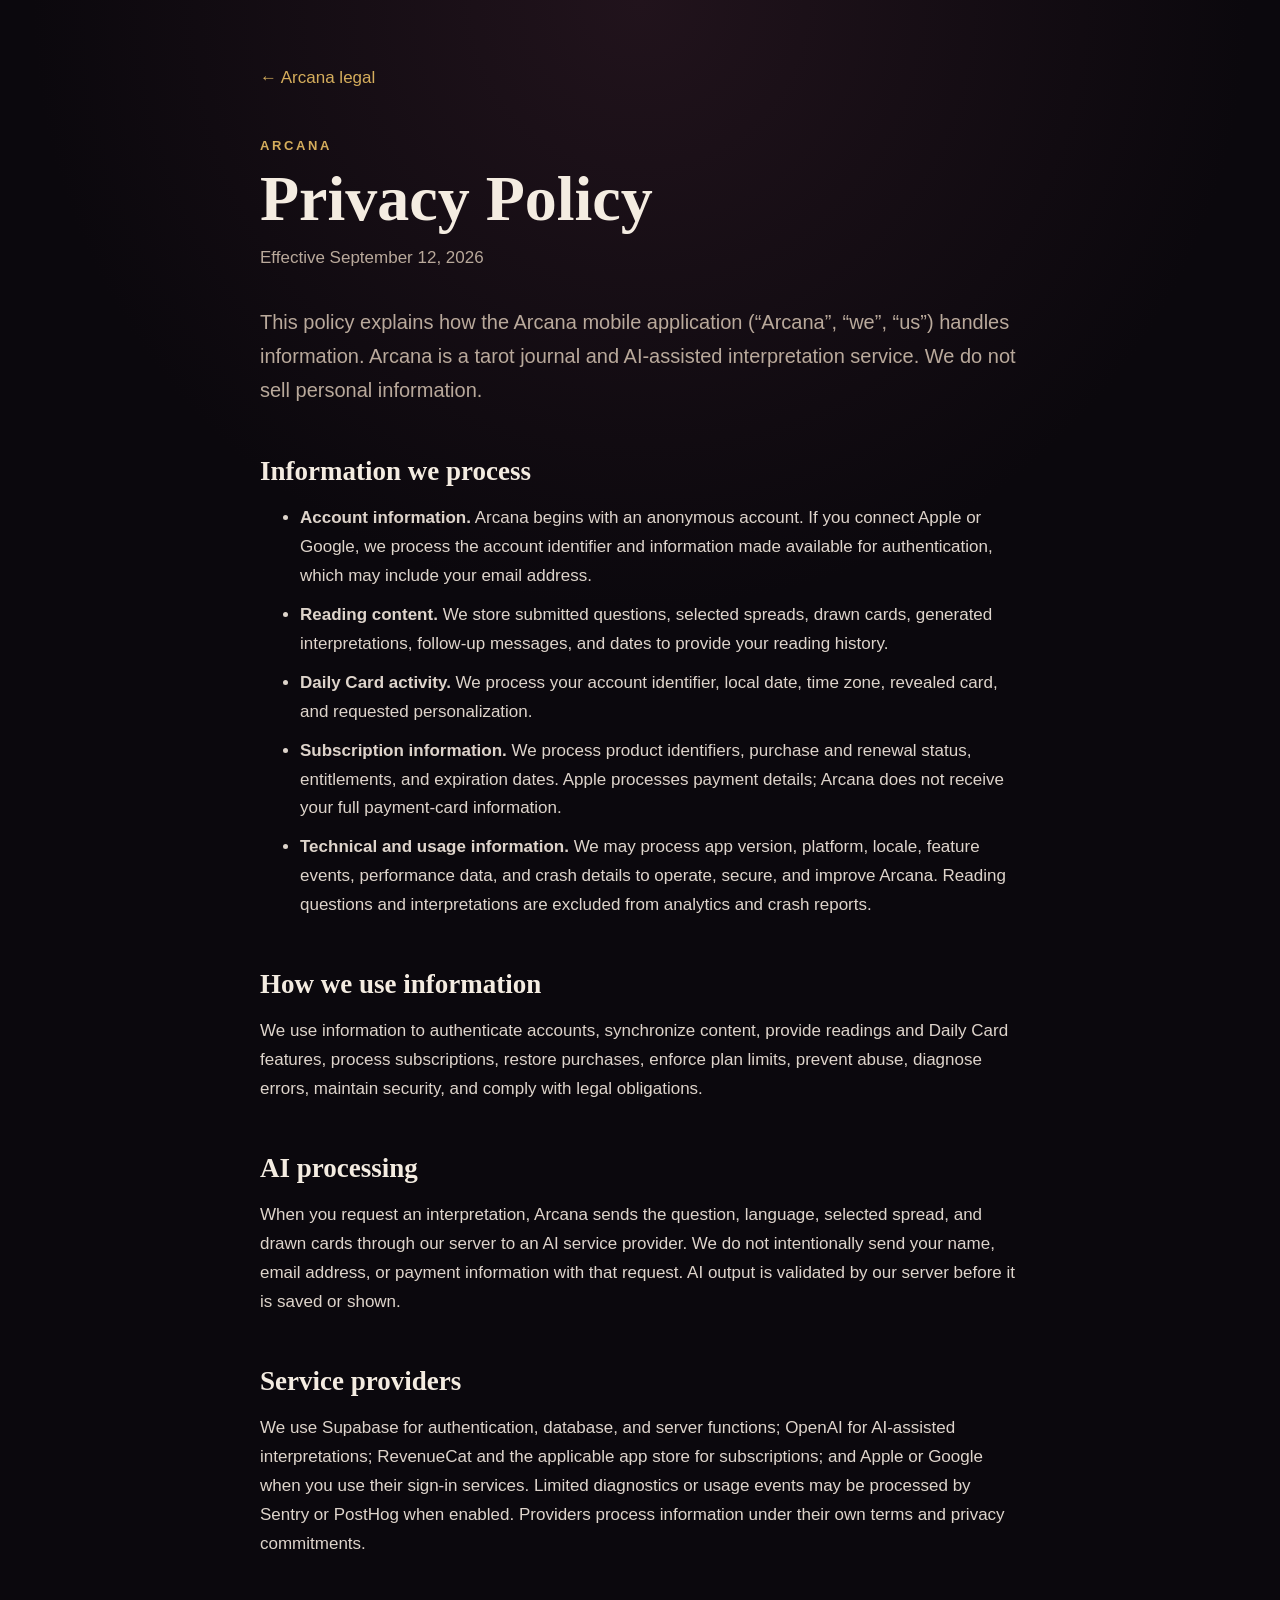
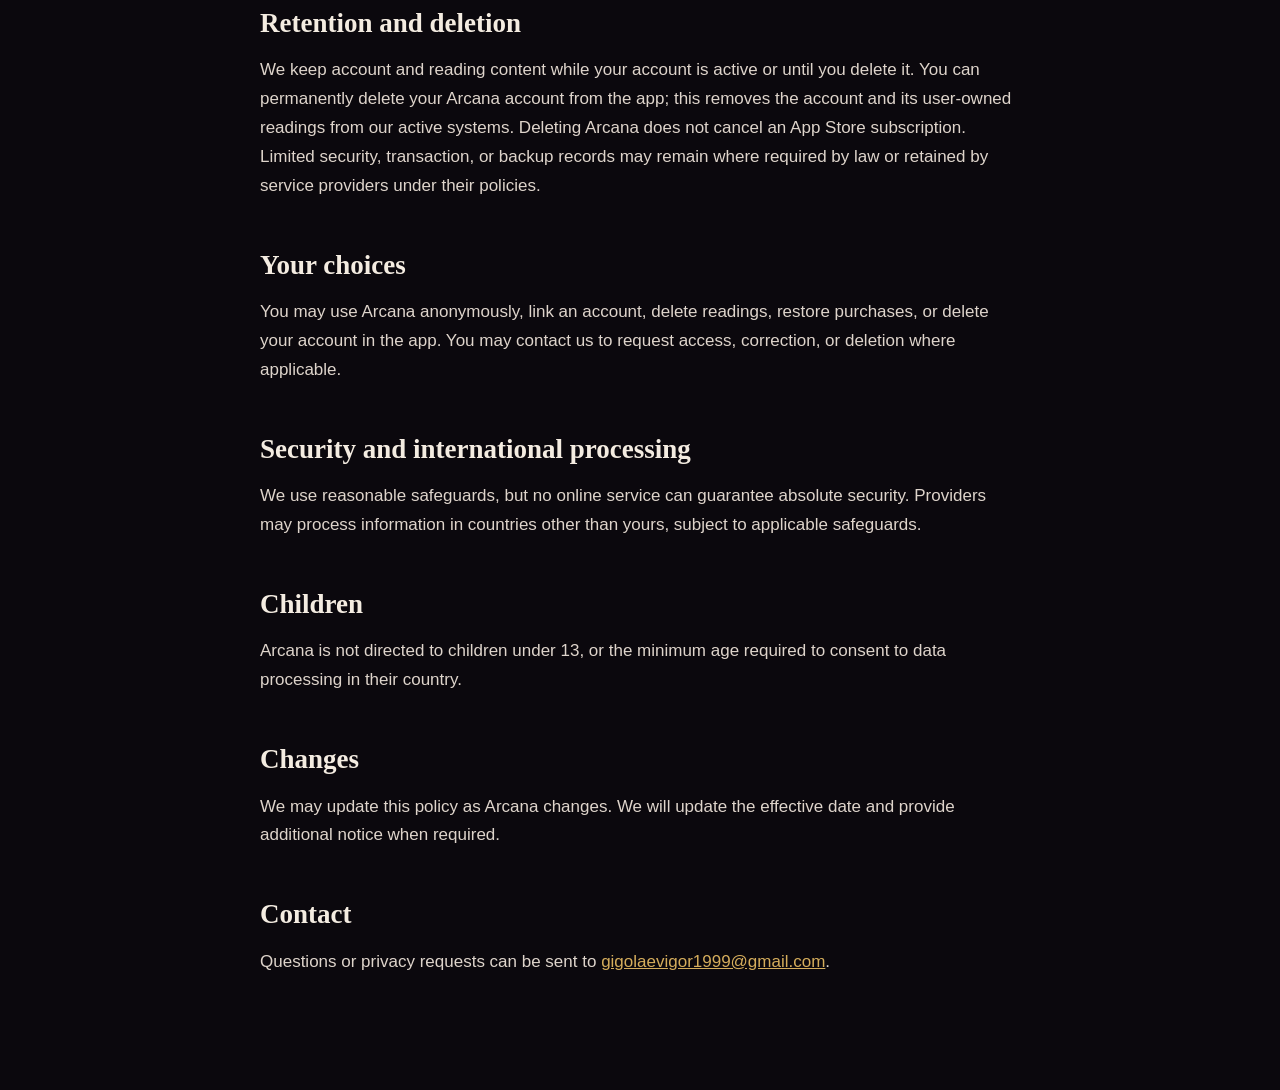
==== privacy.html @ 98a23fe6 "docs: publish Arcana legal pages" ====
<!doctype html>
<html lang="en">
<head>
  <meta charset="utf-8">
  <meta name="viewport" content="width=device-width, initial-scale=1">
  <meta name="robots" content="index,follow">
  <title>Privacy Policy — Arcana</title>
  <link rel="stylesheet" href="styles.css">
</head>
<body>
<main class="shell">
  <a class="back" href="index.html">← Arcana legal</a>
  <p class="eyebrow">ARCANA</p>
  <h1>Privacy Policy</h1>
  <p class="meta">Effective September 12, 2026</p>

  <p class="lede">This policy explains how the Arcana mobile application (“Arcana”, “we”, “us”) handles information. Arcana is a tarot journal and AI-assisted interpretation service. We do not sell personal information.</p>

  <h2>Information we process</h2>
  <ul>
    <li><strong>Account information.</strong> Arcana begins with an anonymous account. If you connect Apple or Google, we process the account identifier and information made available for authentication, which may include your email address.</li>
    <li><strong>Reading content.</strong> We store submitted questions, selected spreads, drawn cards, generated interpretations, follow-up messages, and dates to provide your reading history.</li>
    <li><strong>Daily Card activity.</strong> We process your account identifier, local date, time zone, revealed card, and requested personalization.</li>
    <li><strong>Subscription information.</strong> We process product identifiers, purchase and renewal status, entitlements, and expiration dates. Apple processes payment details; Arcana does not receive your full payment-card information.</li>
    <li><strong>Technical and usage information.</strong> We may process app version, platform, locale, feature events, performance data, and crash details to operate, secure, and improve Arcana. Reading questions and interpretations are excluded from analytics and crash reports.</li>
  </ul>

  <h2>How we use information</h2>
  <p>We use information to authenticate accounts, synchronize content, provide readings and Daily Card features, process subscriptions, restore purchases, enforce plan limits, prevent abuse, diagnose errors, maintain security, and comply with legal obligations.</p>

  <h2>AI processing</h2>
  <p>When you request an interpretation, Arcana sends the question, language, selected spread, and drawn cards through our server to an AI service provider. We do not intentionally send your name, email address, or payment information with that request. AI output is validated by our server before it is saved or shown.</p>

  <h2>Service providers</h2>
  <p>We use Supabase for authentication, database, and server functions; OpenAI for AI-assisted interpretations; RevenueCat and the applicable app store for subscriptions; and Apple or Google when you use their sign-in services. Limited diagnostics or usage events may be processed by Sentry or PostHog when enabled. Providers process information under their own terms and privacy commitments.</p>

  <h2>Retention and deletion</h2>
  <p>We keep account and reading content while your account is active or until you delete it. You can permanently delete your Arcana account from the app; this removes the account and its user-owned readings from our active systems. Deleting Arcana does not cancel an App Store subscription. Limited security, transaction, or backup records may remain where required by law or retained by service providers under their policies.</p>

  <h2>Your choices</h2>
  <p>You may use Arcana anonymously, link an account, delete readings, restore purchases, or delete your account in the app. You may contact us to request access, correction, or deletion where applicable.</p>

  <h2>Security and international processing</h2>
  <p>We use reasonable safeguards, but no online service can guarantee absolute security. Providers may process information in countries other than yours, subject to applicable safeguards.</p>

  <h2>Children</h2>
  <p>Arcana is not directed to children under 13, or the minimum age required to consent to data processing in their country.</p>

  <h2>Changes</h2>
  <p>We may update this policy as Arcana changes. We will update the effective date and provide additional notice when required.</p>

  <h2>Contact</h2>
  <p>Questions or privacy requests can be sent to <a href="mailto:gigolaevigor1999@gmail.com">gigolaevigor1999@gmail.com</a>.</p>
</main>
</body>
</html>
---- styles.css ----
:root {
  color-scheme: dark;
  --bg: #0b080d;
  --surface: #171019;
  --text: #f4ece1;
  --muted: #b9a99b;
  --gold: #d5ad5c;
  --line: #35283a;
}

* { box-sizing: border-box; }

body {
  margin: 0;
  background: radial-gradient(circle at top, #21131c 0, var(--bg) 38rem);
  color: var(--text);
  font: 17px/1.7 -apple-system, BlinkMacSystemFont, "Segoe UI", sans-serif;
}

.shell {
  width: min(760px, calc(100% - 40px));
  margin: 0 auto;
  padding: 64px 0 96px;
}

.compact { min-height: 100vh; display: grid; align-content: center; }
.eyebrow { margin: 0 0 8px; color: var(--gold); font-size: 13px; font-weight: 700; letter-spacing: .2em; }
h1 { margin: 0; font: 700 clamp(38px, 8vw, 64px)/1.05 Georgia, serif; }
h2 { margin: 48px 0 10px; font: 700 27px/1.2 Georgia, serif; }
p, li { color: #ded4cb; }
.lede { margin: 20px 0 42px; color: var(--muted); font-size: 20px; }
.meta { margin: 12px 0 32px; color: var(--muted); }
a { color: var(--gold); }
.back { display: inline-block; margin-bottom: 42px; text-decoration: none; }
.cards { display: grid; gap: 14px; }
.card { display: grid; gap: 4px; padding: 22px; border: 1px solid var(--line); border-radius: 16px; background: var(--surface); text-decoration: none; }
.card strong { color: var(--text); font-size: 20px; }
.card span { color: var(--muted); }
li + li { margin-top: 10px; }

@media (max-width: 520px) {
  body { font-size: 16px; }
  .shell { width: min(100% - 28px, 760px); padding-top: 36px; }
}
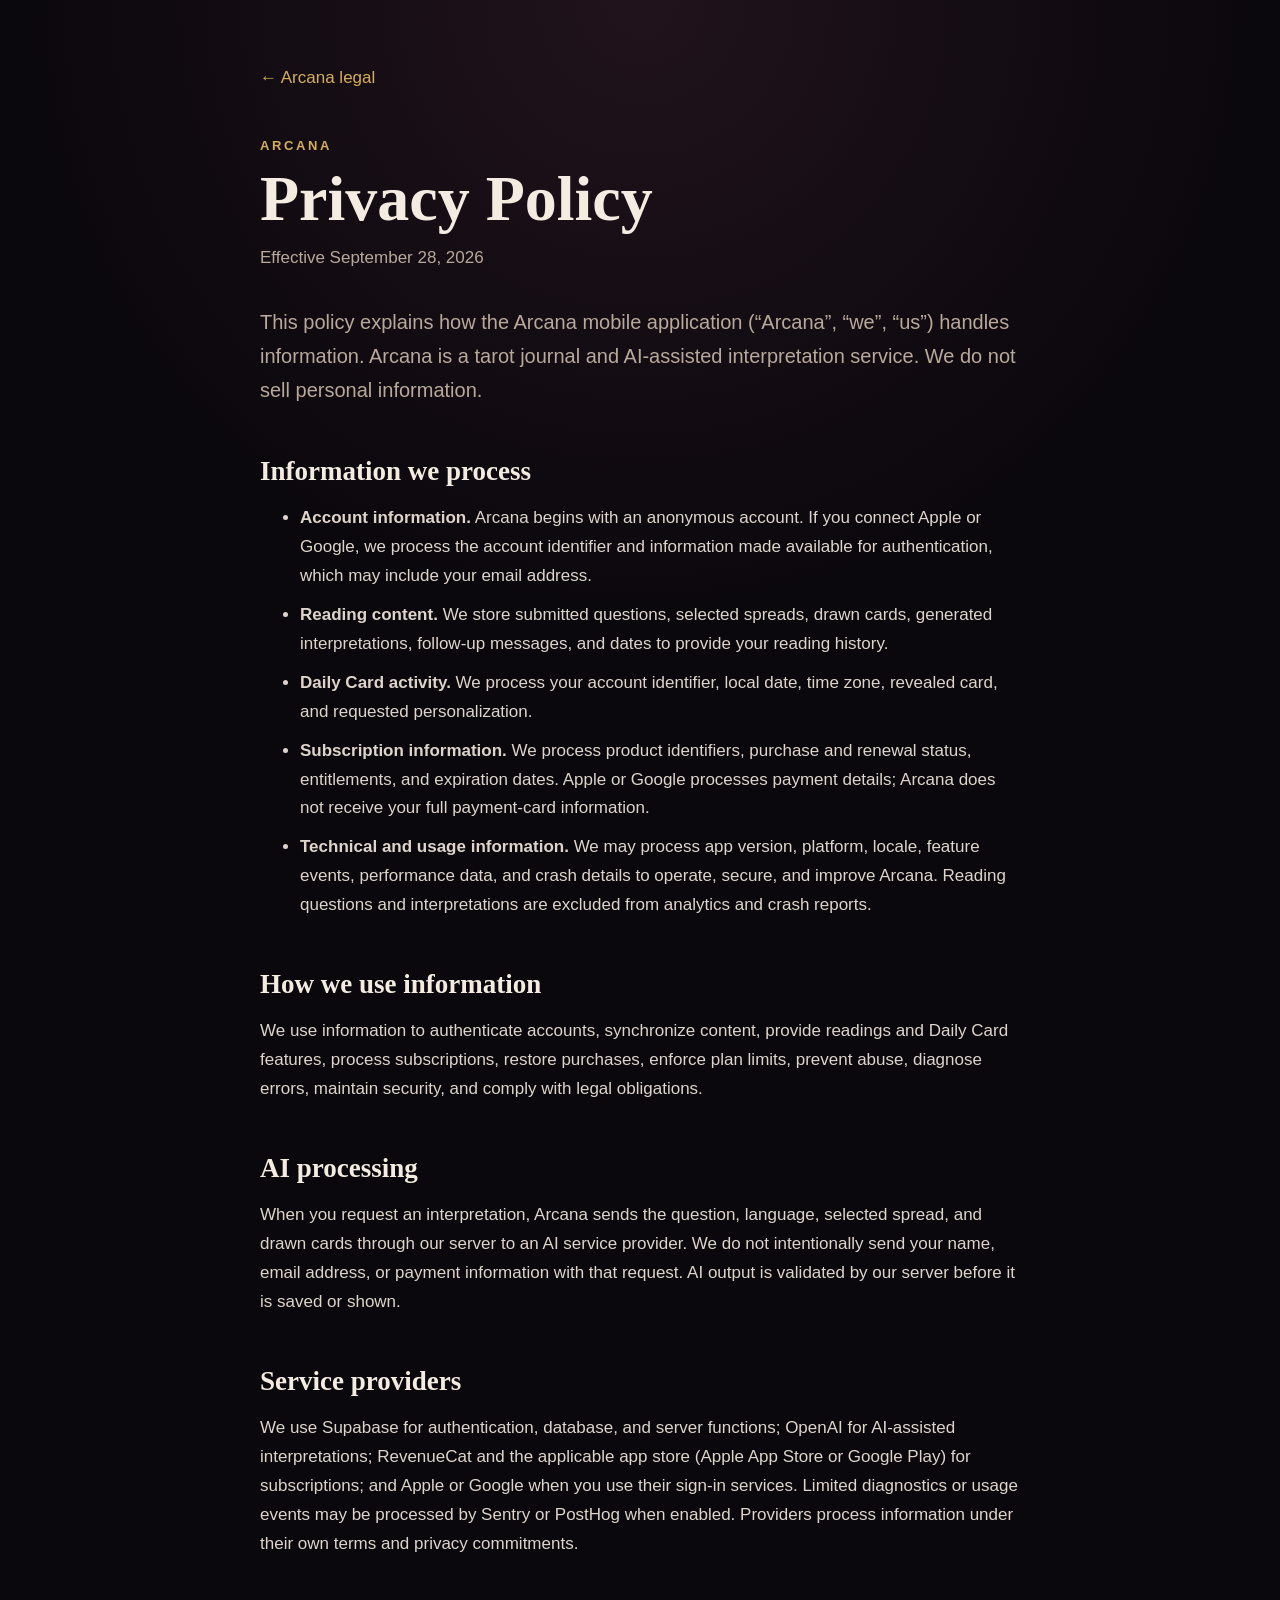
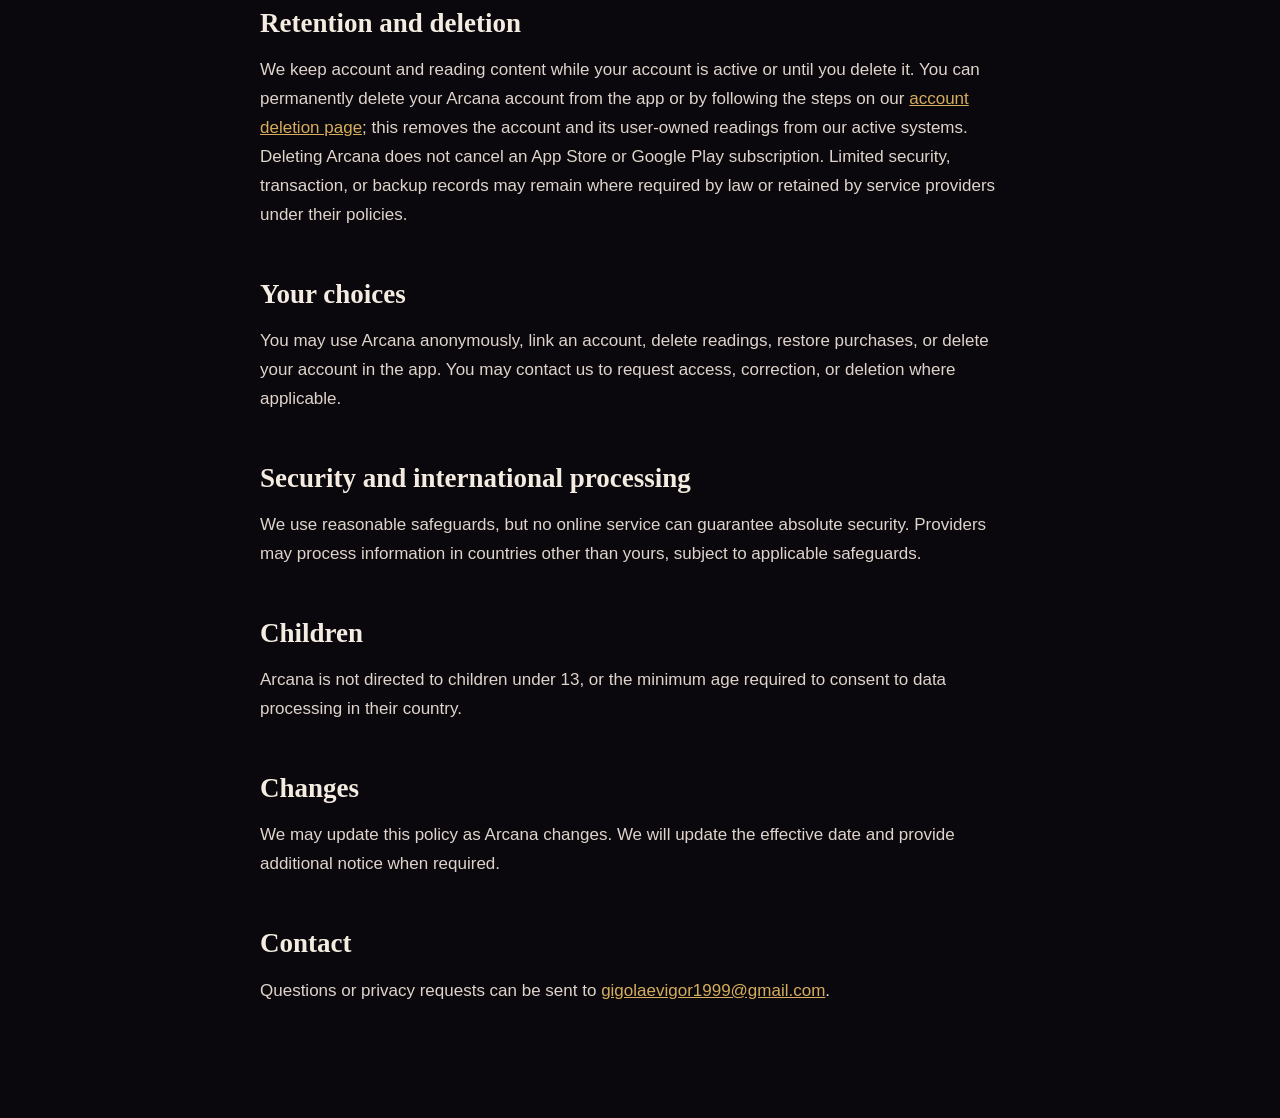
==== commit 8d019815: "docs: add account deletion page and Google Play wording Co-Authored-By: Claude Opus 5.5 <noreply@ant" ====
--- a/privacy.html
+++ b/privacy.html
@@ -12,7 +12,7 @@
   <a class="back" href="index.html">← Arcana legal</a>
   <p class="eyebrow">ARCANA</p>
   <h1>Privacy Policy</h1>
-  <p class="meta">Effective September 12, 2026</p>
+  <p class="meta">Effective September 28, 2026</p>
 
   <p class="lede">This policy explains how the Arcana mobile application (“Arcana”, “we”, “us”) handles information. Arcana is a tarot journal and AI-assisted interpretation service. We do not sell personal information.</p>
 
@@ -21,7 +21,7 @@
     <li><strong>Account information.</strong> Arcana begins with an anonymous account. If you connect Apple or Google, we process the account identifier and information made available for authentication, which may include your email address.</li>
     <li><strong>Reading content.</strong> We store submitted questions, selected spreads, drawn cards, generated interpretations, follow-up messages, and dates to provide your reading history.</li>
     <li><strong>Daily Card activity.</strong> We process your account identifier, local date, time zone, revealed card, and requested personalization.</li>
-    <li><strong>Subscription information.</strong> We process product identifiers, purchase and renewal status, entitlements, and expiration dates. Apple processes payment details; Arcana does not receive your full payment-card information.</li>
+    <li><strong>Subscription information.</strong> We process product identifiers, purchase and renewal status, entitlements, and expiration dates. Apple or Google processes payment details; Arcana does not receive your full payment-card information.</li>
     <li><strong>Technical and usage information.</strong> We may process app version, platform, locale, feature events, performance data, and crash details to operate, secure, and improve Arcana. Reading questions and interpretations are excluded from analytics and crash reports.</li>
   </ul>
 
@@ -32,10 +32,10 @@
   <p>When you request an interpretation, Arcana sends the question, language, selected spread, and drawn cards through our server to an AI service provider. We do not intentionally send your name, email address, or payment information with that request. AI output is validated by our server before it is saved or shown.</p>
 
   <h2>Service providers</h2>
-  <p>We use Supabase for authentication, database, and server functions; OpenAI for AI-assisted interpretations; RevenueCat and the applicable app store for subscriptions; and Apple or Google when you use their sign-in services. Limited diagnostics or usage events may be processed by Sentry or PostHog when enabled. Providers process information under their own terms and privacy commitments.</p>
+  <p>We use Supabase for authentication, database, and server functions; OpenAI for AI-assisted interpretations; RevenueCat and the applicable app store (Apple App Store or Google Play) for subscriptions; and Apple or Google when you use their sign-in services. Limited diagnostics or usage events may be processed by Sentry or PostHog when enabled. Providers process information under their own terms and privacy commitments.</p>
 
   <h2>Retention and deletion</h2>
-  <p>We keep account and reading content while your account is active or until you delete it. You can permanently delete your Arcana account from the app; this removes the account and its user-owned readings from our active systems. Deleting Arcana does not cancel an App Store subscription. Limited security, transaction, or backup records may remain where required by law or retained by service providers under their policies.</p>
+  <p>We keep account and reading content while your account is active or until you delete it. You can permanently delete your Arcana account from the app or by following the steps on our <a href="delete-account.html">account deletion page</a>; this removes the account and its user-owned readings from our active systems. Deleting Arcana does not cancel an App Store or Google Play subscription. Limited security, transaction, or backup records may remain where required by law or retained by service providers under their policies.</p>
 
   <h2>Your choices</h2>
   <p>You may use Arcana anonymously, link an account, delete readings, restore purchases, or delete your account in the app. You may contact us to request access, correction, or deletion where applicable.</p>
